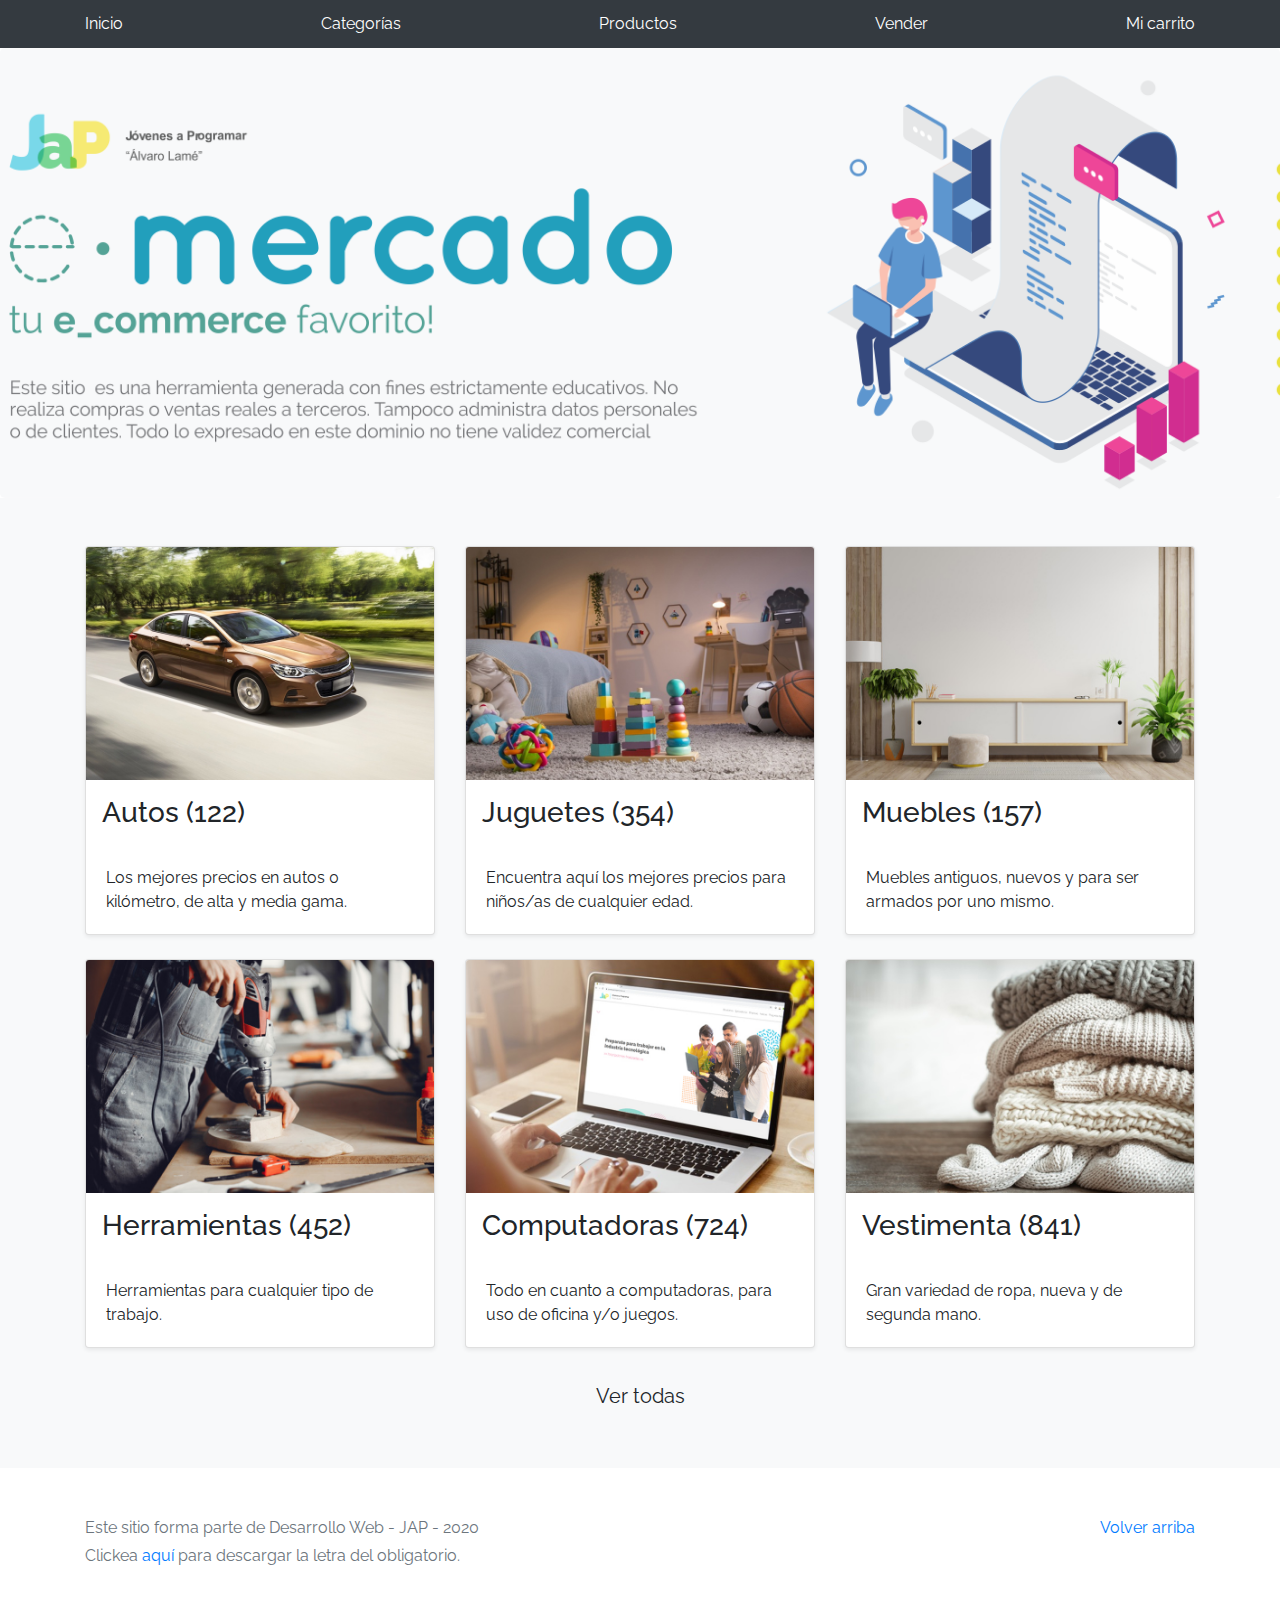
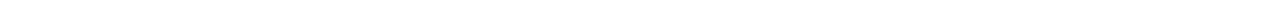
==== index.html @ 6eefcd5e "primer commit" ====
<!DOCTYPE html>
<!-- saved from url=(0049)https://getbootstrap.com/docs/4.3/examples/album/ -->
<html lang="en">
  <head>
    <meta http-equiv="Content-Type" content="text/html; charset=UTF-8">
    <meta name="viewport" content="width=device-width, initial-scale=1, shrink-to-fit=no">
    <meta name="description" content="">
    <title>eMercado - Todo lo que busques está aquí</title>

    <link rel="canonical" href="https://getbootstrap.com/docs/4.3/examples/album/">
    <link href="https://fonts.googleapis.com/css?family=Raleway:300,300i,400,400i,700,700i,900,900i" rel="stylesheet">
    <!-- Bootstrap core CSS -->
    <link href="css/bootstrap.min.css" rel="stylesheet">
    <link href="css/styles.css" rel="stylesheet">
  </head>
  <body>
    <nav class="site-header sticky-top py-1 bg-dark">
      <div class="container d-flex flex-column flex-md-row justify-content-between">
        <a class="py-2 d-none d-md-inline-block" href="index.html">Inicio</a>
        <a class="py-2 d-none d-md-inline-block" href="categories.html">Categorías</a>
        <a class="py-2 d-none d-md-inline-block" href="products.html">Productos</a>
        <a class="py-2 d-none d-md-inline-block" href="sell.html">Vender</a>
        <a class="py-2 d-none d-md-inline-block" href="cart.html">Mi carrito</a>
      </div>
    </nav>
    <main role="main">
      <section class="jumbotron text-center">
        <div class="m-5">
          <h1></h1>
        </div>
      </section>
      <div class="album py-5 bg-light">
        <div class="container">
          <div class="row">
            <div class="col-md-4">
              <a href="categories.html" class="card mb-4 shadow-sm custom-card">
                <img class="bd-placeholder-img card-img-top"  src="img/cat1.jpg">
                <h3 class="m-3">Autos (122)</h3>
                <div class="card-body">
                  <p class="card-text">Los mejores precios en autos 0 kilómetro, de alta y media gama.</p>
                </div>
              </a>
            </div>
            <div class="col-md-4">
                <a href="categories.html" class="card mb-4 shadow-sm custom-card">
                  <img class="bd-placeholder-img card-img-top" src="img/cat2.jpg">
                  <h3 class="m-3">Juguetes (354)</h3>
                  <div class="card-body">
                    <p class="card-text">Encuentra aquí los mejores precios para niños/as de cualquier edad.</p>
                  </div>
                </a>
            </div>
            <div class="col-md-4">
                <a href="categories.html" class="card mb-4 shadow-sm custom-card">
                  <img class="bd-placeholder-img card-img-top" src="img/cat3.jpg">
                  <h3 class="m-3">Muebles (157)</h3>
                  <div class="card-body">
                    <p class="card-text">Muebles antiguos, nuevos y para ser armados por uno mismo.</p>
                  </div>
                </a>
            </div>
            <div class="col-md-4">
                <a href="categories.html" class="card mb-4 shadow-sm custom-card">
                  <img class="bd-placeholder-img card-img-top" src="img/cat4.jpg">
                  <h3 class="m-3">Herramientas (452)</h3>
                  <div class="card-body">
                    <p class="card-text">Herramientas para cualquier tipo de trabajo.</p>
                  </div>
                </a>
            </div>
            <div class="col-md-4">
                <a href="categories.html" class="card mb-4 shadow-sm custom-card">
                  <img class="bd-placeholder-img card-img-top" src="img/cat5.jpg">
                  <h3 class="m-3">Computadoras (724)</h3>
                  <div class="card-body">
                    <p class="card-text">Todo en cuanto a computadoras, para uso de oficina y/o juegos.</p>
                  </div>
                </a>
            </div>
            <div class="col-md-4">
                <a href="categories.html" class="card mb-4 shadow-sm custom-card">
                  <img class="bd-placeholder-img card-img-top" src="img/cat6.jpg">
                  <h3 class="m-3">Vestimenta (841)</h3>
                  <div class="card-body">
                    <p class="card-text">Gran variedad de ropa, nueva y de segunda mano.</p>
                  </div>
                </a>
            </div>
          </div>
          <div class="row">
              <a type="button" class="btn btn-light btn-lg btn-block" href="categories.html">Ver todas</a>
          </div>
        </div>
      </div>
    </main>
    <footer class="text-muted">
      <div class="container">
        <p class="float-right">
          <a href="#">Volver arriba</a>
        </p>
        <p>Este sitio forma parte de Desarrollo Web - JAP - 2020</p>
        <p>Clickea <a target="_blank" href="Letra.pdf">aquí</a> para descargar la letra del obligatorio.</p>
      </div>
    </footer>
    <script src="js/jquery-3.4.1.min.js"></script>
    <script src="js/bootstrap.bundle.min.js"></script>
    <script src="js/init.js"></script>
  </body>
</html>
---- css/styles.css ----
.jumbotron, .card-body, .container, .site-header{
    font-family: 'Raleway', serif !important;
}

.jumbotron .display-4{
    font-weight: bold;
}

.jumbotron {
  height: 50vh;
  padding: 5em inherit;
  margin-bottom: 0;
  background-color: #53C0FB;
  background: url('../img/cover_back.png');
  background-size: cover;
  background-position: center;
  background-repeat: no-repeat;
  color: black;
  font-weight: bold;
}

@media (min-width: 768px) {
  .jumbotron {
    padding-top: 6rem;
    padding-bottom: 6rem;
  }
}

.jumbotron p:last-child {
  margin-bottom: 0;
}

.jumbotron-heading {
  font-weight: 300;
}

.jumbotron .container {
  max-width: 40rem;
  background-color: rgba(255, 255, 255, 0.5);
  border-radius: 10px;
  text-shadow: 1px 1px 2px grey;
}

.jumbotron .lead{
  font-size: 38px;
}

footer {
  padding-top: 3rem;
  padding-bottom: 3rem;
}

footer p {
  margin-bottom: .25rem;
}

.site-header a {
  color: white;
  transition: ease-in-out color .15s;
}

.light-text {
  color: white;
}

.site-header .dropdown-menu a {
  color: black;
}

.dropzone{
  border: 2px dashed #0087F7;
  border-radius: 5px;
  background: white;
}

.alert{
  position: fixed;
  top:80px;
  width: 50%;
  left: 50%;
  transform: translate(-50%, 0);
}

.lds-ring {
  display: inline-block;
  position: relative;
  width: 64px;
  height: 64px;
  top:50%;
  left: 50%;
}
.lds-ring div {
  box-sizing: border-box;
  display: block;
  position: absolute;
  width: 51px;
  height: 51px;
  margin: 6px;
  border: 6px solid #fff;
  border-radius: 50%;
  animation: lds-ring 1.2s cubic-bezier(0.5, 0, 0.5, 1) infinite;
  border-color: #fff transparent transparent transparent;
}
.lds-ring div:nth-child(1) {
  animation-delay: -0.45s;
}
.lds-ring div:nth-child(2) {
  animation-delay: -0.3s;
}
.lds-ring div:nth-child(3) {
  animation-delay: -0.15s;
}
@keyframes lds-ring {
  0% {
    transform: rotate(0deg);
  }
  100% {
    transform: rotate(360deg);
  }
}

#spinner-wrapper{
  position: fixed;
  background-color: rgba(0,0,0,0.5);
  width:100%;
  height: 100%;
  top:0;
  left:0;
  z-index: 1021;
  display: none;
}

a.custom-card,
a.custom-card:hover {
  color: inherit;
  text-decoration: inherit;
}

.checked {
  color: orange;
}
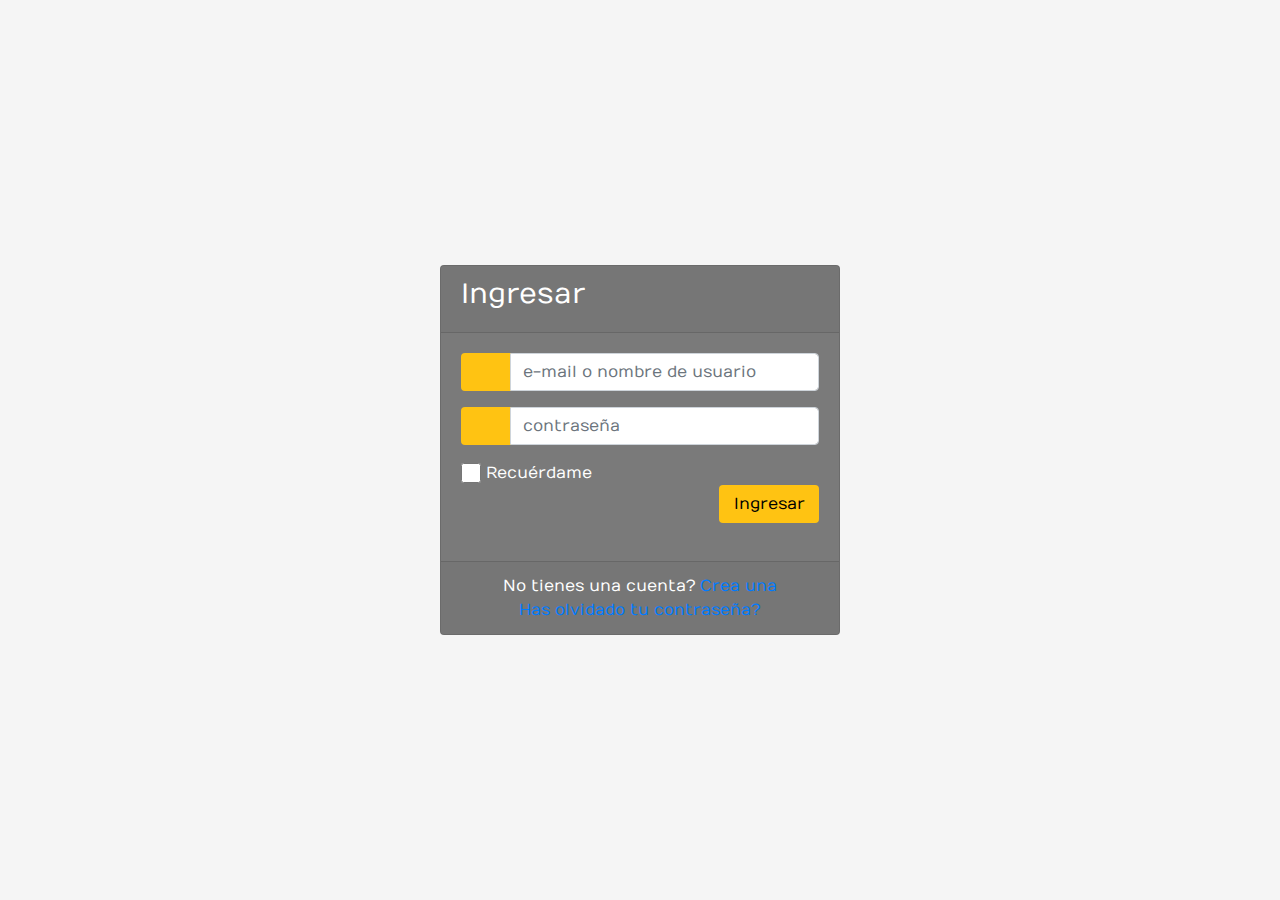
==== commit 65344a47: "entrega 1" ====
--- a/index.html
+++ b/index.html
@@ -1,109 +1,100 @@
 <!DOCTYPE html>
 <!-- saved from url=(0049)https://getbootstrap.com/docs/4.3/examples/album/ -->
 <html lang="en">
-  <head>
-    <meta http-equiv="Content-Type" content="text/html; charset=UTF-8">
-    <meta name="viewport" content="width=device-width, initial-scale=1, shrink-to-fit=no">
-    <meta name="description" content="">
-    <title>eMercado - Todo lo que busques está aquí</title>
 
-    <link rel="canonical" href="https://getbootstrap.com/docs/4.3/examples/album/">
-    <link href="https://fonts.googleapis.com/css?family=Raleway:300,300i,400,400i,700,700i,900,900i" rel="stylesheet">
-    <!-- Bootstrap core CSS -->
-    <link href="css/bootstrap.min.css" rel="stylesheet">
-    <link href="css/styles.css" rel="stylesheet">
-  </head>
-  <body>
-    <nav class="site-header sticky-top py-1 bg-dark">
-      <div class="container d-flex flex-column flex-md-row justify-content-between">
-        <a class="py-2 d-none d-md-inline-block" href="index.html">Inicio</a>
-        <a class="py-2 d-none d-md-inline-block" href="categories.html">Categorías</a>
-        <a class="py-2 d-none d-md-inline-block" href="products.html">Productos</a>
-        <a class="py-2 d-none d-md-inline-block" href="sell.html">Vender</a>
-        <a class="py-2 d-none d-md-inline-block" href="cart.html">Mi carrito</a>
-      </div>
-    </nav>
-    <main role="main">
-      <section class="jumbotron text-center">
-        <div class="m-5">
-          <h1></h1>
+<head>
+  <meta http-equiv="Content-Type" content="text/html; charset=UTF-8">
+  <meta name="viewport" content="width=device-width, initial-scale=1, shrink-to-fit=no">
+  <meta name="description" content="">
+  <title>eMercado - Todo lo que busques está aquí</title>
+
+  <link rel="canonical" href="https://getbootstrap.com/docs/4.3/examples/album/">
+  <link href="https://fonts.googleapis.com/css?family=Raleway:300,300i,400,400i,700,700i,900,900i" rel="stylesheet">
+  <!-- Bootstrap core CSS -->
+  <link href="css/bootstrap.min.css" rel="stylesheet">
+  <link href="css/login.css" rel="stylesheet">
+
+  <link rel="stylesheet" href="https://stackpath.bootstrapcdn.com/bootstrap/4.1.3/css/bootstrap.min.css"
+  integrity="sha384-MCw98/SFnGE8fJT3GXwEOngsV7Zt27NXFoaoApmYm81iuXoPkFOJwJ8ERdknLPMO" crossorigin="anonymous">
+
+<!--Fontawesome CDN-->
+<link rel="stylesheet" href="https://use.fontawesome.com/releases/v5.3.1/css/all.css"
+  integrity="sha384-mzrmE5qonljUremFsqc01SB46JvROS7bZs3IO2EmfFsd15uHvIt+Y8vEf7N7fWAU" crossorigin="anonymous">
+
+  <style>
+    html,
+    body {
+      height: 100%;
+    }
+
+    body {
+      display: -ms-flexbox;
+      display: flex;
+      -ms-flex-align: center;
+      align-items: center;
+      padding-top: 40px;
+      padding-bottom: 40px;
+      background-color: #f5f5f5;
+    }
+
+    .signin {
+      width: 100%;
+      max-width: 330px;
+      padding: 15px;
+      margin: auto;
+    }
+  </style>
+</head>
+
+<body>
+  <div class="container">
+    <div class="d-flex justify-content-center h-100">
+        <div class="card">
+            <div class="card-header">
+                <h3>Ingresar</h3>
+                <div class="d-flex justify-content-end social_icon">
+                    <span><i class="fab fa-facebook-square"></i></span>
+                    <span><i class="fab fa-google-plus-square"></i></span>
+                    <span><i class="fab fa-twitter-square"></i></span>
+                </div>
+            </div>
+            <div class="card-body">
+                <form>
+                    <div class="input-group form-group">
+                        <div class="input-group-prepend">
+                            <span class="input-group-text"><i class="fas fa-user"></i></span>
+                        </div>
+                        <input type="text" class="form-control" placeholder="e-mail o nombre de usuario" id="username">
+
+                    </div>
+                    <div class="input-group form-group">
+                        <div class="input-group-prepend">
+                            <span class="input-group-text"><i class="fas fa-key"></i></span>
+                        </div>
+                        <input type="password" class="form-control" placeholder="contraseña" id="password">
+                    </div>
+                    <div class="row align-items-center remember">
+                        <input type="checkbox">Recuérdame
+                    </div>
+                    <div class="form-group">
+                        <input type="button" value="Ingresar" class="btn float-right login_btn" onclick="checkUsernameAndPassword(username.value, password.value);">
+                    </div>
+                  </form>
+            </div>
+            <div class="card-footer">
+                <div class="d-flex justify-content-center links">
+                    No tienes una cuenta?<a href="#">Crea una</a>
+                </div>
+                <div class="d-flex justify-content-center">
+                    <a href="#">Has olvidado tu contraseña?</a>
+                </div>
+            </div>
         </div>
-      </section>
-      <div class="album py-5 bg-light">
-        <div class="container">
-          <div class="row">
-            <div class="col-md-4">
-              <a href="categories.html" class="card mb-4 shadow-sm custom-card">
-                <img class="bd-placeholder-img card-img-top"  src="img/cat1.jpg">
-                <h3 class="m-3">Autos (122)</h3>
-                <div class="card-body">
-                  <p class="card-text">Los mejores precios en autos 0 kilómetro, de alta y media gama.</p>
-                </div>
-              </a>
-            </div>
-            <div class="col-md-4">
-                <a href="categories.html" class="card mb-4 shadow-sm custom-card">
-                  <img class="bd-placeholder-img card-img-top" src="img/cat2.jpg">
-                  <h3 class="m-3">Juguetes (354)</h3>
-                  <div class="card-body">
-                    <p class="card-text">Encuentra aquí los mejores precios para niños/as de cualquier edad.</p>
-                  </div>
-                </a>
-            </div>
-            <div class="col-md-4">
-                <a href="categories.html" class="card mb-4 shadow-sm custom-card">
-                  <img class="bd-placeholder-img card-img-top" src="img/cat3.jpg">
-                  <h3 class="m-3">Muebles (157)</h3>
-                  <div class="card-body">
-                    <p class="card-text">Muebles antiguos, nuevos y para ser armados por uno mismo.</p>
-                  </div>
-                </a>
-            </div>
-            <div class="col-md-4">
-                <a href="categories.html" class="card mb-4 shadow-sm custom-card">
-                  <img class="bd-placeholder-img card-img-top" src="img/cat4.jpg">
-                  <h3 class="m-3">Herramientas (452)</h3>
-                  <div class="card-body">
-                    <p class="card-text">Herramientas para cualquier tipo de trabajo.</p>
-                  </div>
-                </a>
-            </div>
-            <div class="col-md-4">
-                <a href="categories.html" class="card mb-4 shadow-sm custom-card">
-                  <img class="bd-placeholder-img card-img-top" src="img/cat5.jpg">
-                  <h3 class="m-3">Computadoras (724)</h3>
-                  <div class="card-body">
-                    <p class="card-text">Todo en cuanto a computadoras, para uso de oficina y/o juegos.</p>
-                  </div>
-                </a>
-            </div>
-            <div class="col-md-4">
-                <a href="categories.html" class="card mb-4 shadow-sm custom-card">
-                  <img class="bd-placeholder-img card-img-top" src="img/cat6.jpg">
-                  <h3 class="m-3">Vestimenta (841)</h3>
-                  <div class="card-body">
-                    <p class="card-text">Gran variedad de ropa, nueva y de segunda mano.</p>
-                  </div>
-                </a>
-            </div>
-          </div>
-          <div class="row">
-              <a type="button" class="btn btn-light btn-lg btn-block" href="categories.html">Ver todas</a>
-          </div>
-        </div>
-      </div>
-    </main>
-    <footer class="text-muted">
-      <div class="container">
-        <p class="float-right">
-          <a href="#">Volver arriba</a>
-        </p>
-        <p>Este sitio forma parte de Desarrollo Web - JAP - 2020</p>
-        <p>Clickea <a target="_blank" href="Letra.pdf">aquí</a> para descargar la letra del obligatorio.</p>
-      </div>
-    </footer>
-    <script src="js/jquery-3.4.1.min.js"></script>
-    <script src="js/bootstrap.bundle.min.js"></script>
-    <script src="js/init.js"></script>
-  </body>
+    </div>
+</div>
+ 
+  <script src="js/init.js"></script>
+  <script src="js/login.js"></script>
+</body>
+
 </html>--- a/css/login.css
+++ b/css/login.css
@@ -0,0 +1,89 @@
+/* Made with love by Mutiullah Samim*/
+
+@import url('https://fonts.googleapis.com/css?family=Numans');
+
+html,body{
+background-image: url('http://getwallpapers.com/wallpaper/full/a/5/d/544750.jpg');
+background-size: cover;
+background-repeat: no-repeat;
+height: 100%;
+font-family: 'Numans', sans-serif;
+}
+
+.container{
+height: 100%;
+align-content: center;
+}
+
+.card{
+height: 370px;
+margin-top: auto;
+margin-bottom: auto;
+width: 400px;
+background-color: rgba(0,0,0,0.5) !important;
+}
+
+.social_icon span{
+font-size: 60px;
+margin-left: 10px;
+color: #FFC312;
+}
+
+.social_icon span:hover{
+color: white;
+cursor: pointer;
+}
+
+.card-header h3{
+color: white;
+}
+
+.social_icon{
+position: absolute;
+right: 20px;
+top: -45px;
+}
+
+.input-group-prepend span{
+width: 50px;
+background-color: #FFC312;
+color: black;
+border:0 !important;
+}
+
+input:focus{
+outline: 0 0 0 0  !important;
+box-shadow: 0 0 0 0 !important;
+
+}
+
+.remember{
+color: white;
+}
+
+.remember input
+{
+width: 20px;
+height: 20px;
+margin-left: 15px;
+margin-right: 5px;
+}
+
+.login_btn{
+color: black;
+background-color: #FFC312;
+width: 100px;
+}
+
+.login_btn:hover{
+color: black;
+background-color: white;
+}
+
+.links{
+color: white;
+}
+
+.links a{
+margin-left: 4px;
+}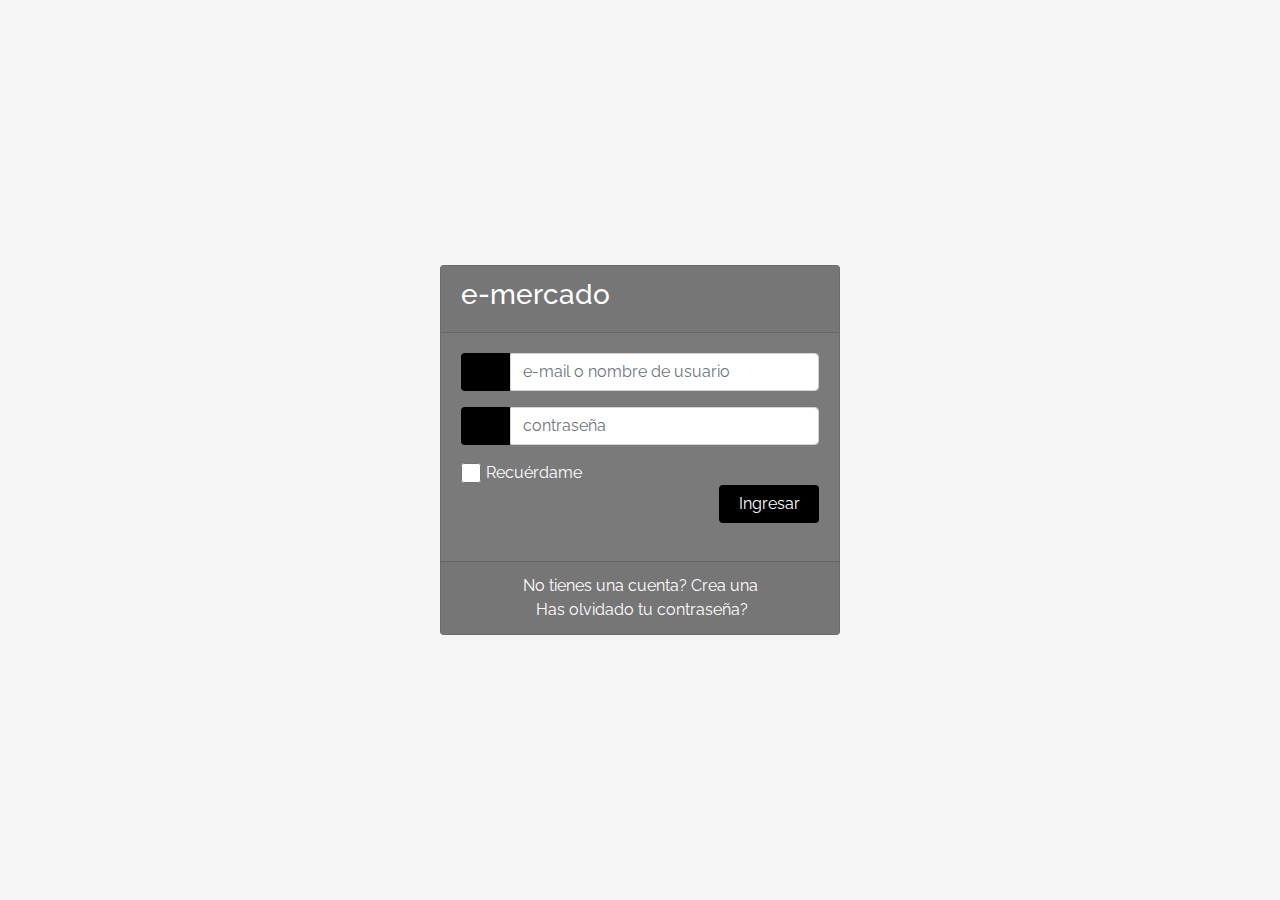
==== commit 6d4b6407: "entrega 4" ====
--- a/index.html
+++ b/index.html
@@ -51,7 +51,7 @@
     <div class="d-flex justify-content-center h-100">
         <div class="card">
             <div class="card-header">
-                <h3>Ingresar</h3>
+                <h3>e-mercado</h3>
                 <div class="d-flex justify-content-end social_icon">
                     <span><i class="fab fa-facebook-square"></i></span>
                     <span><i class="fab fa-google-plus-square"></i></span>
@@ -77,7 +77,7 @@
                         <input type="checkbox">Recuérdame
                     </div>
                     <div class="form-group">
-                        <input type="button" value="Ingresar" class="btn float-right login_btn" onclick="checkUsernameAndPassword(username.value, password.value);">
+                        <input type="button" value="Ingresar" class="btn float-right login_btn" onclick="checkUsernameAndPassword();">
                     </div>
                   </form>
             </div>
@@ -85,7 +85,7 @@
                 <div class="d-flex justify-content-center links">
                     No tienes una cuenta?<a href="#">Crea una</a>
                 </div>
-                <div class="d-flex justify-content-center">
+                <div class="d-flex justify-content-center links">
                     <a href="#">Has olvidado tu contraseña?</a>
                 </div>
             </div>
--- a/css/login.css
+++ b/css/login.css
@@ -3,11 +3,11 @@
 @import url('https://fonts.googleapis.com/css?family=Numans');
 
 html,body{
-background-image: url('http://getwallpapers.com/wallpaper/full/a/5/d/544750.jpg');
+background-image: url('https://obj.ca/sites/default/files/styles/article_main/public/2020-07/iStock-923079848%20-%20Edited.jpg?itok=9Thal91p');
 background-size: cover;
 background-repeat: no-repeat;
 height: 100%;
-font-family: 'Numans', sans-serif;
+font-family: 'Raleway', serif !important;
 }
 
 .container{
@@ -26,11 +26,11 @@
 .social_icon span{
 font-size: 60px;
 margin-left: 10px;
-color: #FFC312;
+color: white;
 }
 
 .social_icon span:hover{
-color: white;
+color: black;
 cursor: pointer;
 }
 
@@ -46,8 +46,8 @@
 
 .input-group-prepend span{
 width: 50px;
-background-color: #FFC312;
-color: black;
+background-color: black;
+color: white;
 border:0 !important;
 }
 
@@ -70,8 +70,8 @@
 }
 
 .login_btn{
-color: black;
-background-color: #FFC312;
+color: white;
+background-color: black;
 width: 100px;
 }
 
@@ -86,4 +86,5 @@
 
 .links a{
 margin-left: 4px;
+color: white;
 }